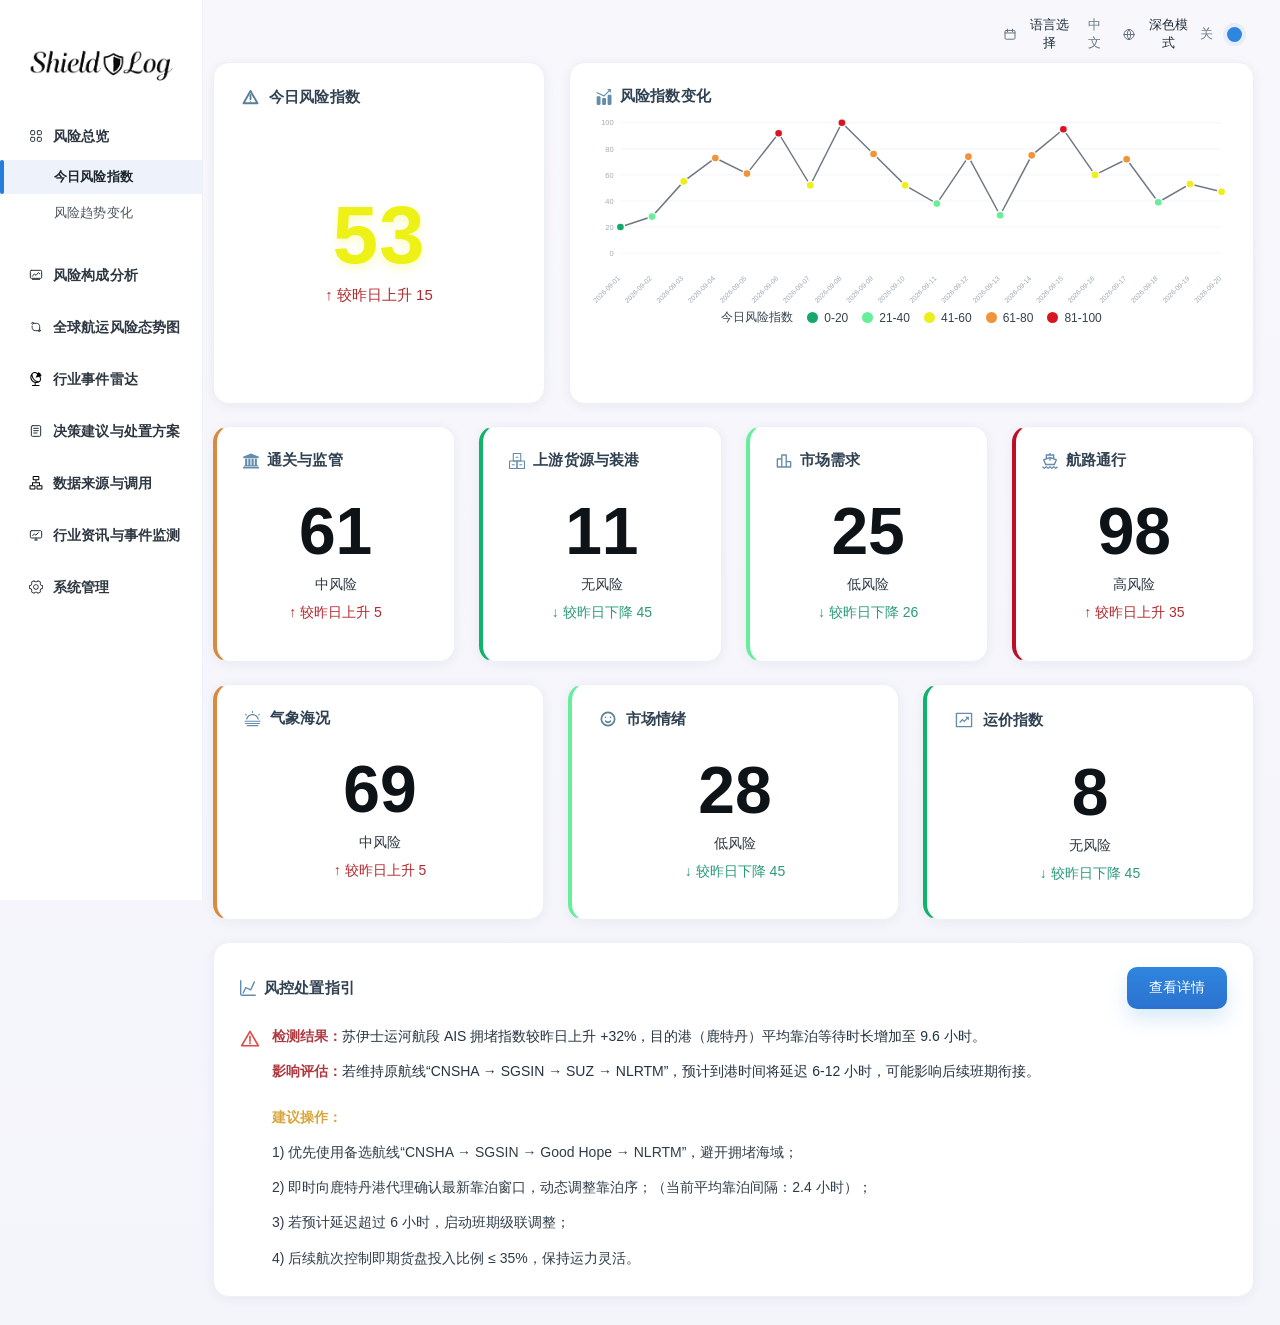
==== index.html @ 8208a33d "Initial project import" ====
<!DOCTYPE html>
<html lang="zh-CN">
  <head>
    <meta charset="UTF-8" />
    <meta name="viewport" content="width=device-width, initial-scale=1.0" />
    <title>Shield Log Dashboard</title>
    <link rel="stylesheet" href="./styles.css" />
    <link id="leaflet-css" rel="stylesheet" href="./assets/vendor/leaflet/leaflet.css" />
  </head>
  <body>
    <div class="app-shell">
      <aside class="sidebar">
        <div class="brand">
          <img src="./assets/placeholder-logo.svg" alt="Logo placeholder" class="brand-logo" />
          <p class="replace-hint">后续替换为正式 logo 即可</p>
        </div>

        <nav class="sidebar-nav" aria-label="主导航">
          <a class="nav-item" href="#overview"><span class="nav-icon icon-grid"></span><span>风险总览</span></a>
          <a class="nav-item is-active" href="#index-panel"><span class="nav-icon icon-alert"></span><span>今日风险指数</span></a>
          <a class="nav-item" href="#trend-panel"><span class="nav-icon icon-chart"></span><span>风险趋势变化</span></a>
          <a class="nav-item" href="#analysis-panel"><span class="nav-icon icon-ship"></span><span>风险构成分析</span></a>
          <a class="nav-item" href="#events-panel"><span class="nav-icon icon-signal"></span><span>行业事件雷达</span></a>
          <a class="nav-item" href="#suggestion-panel"><span class="nav-icon icon-doc"></span><span>决策建议与处置方案</span></a>
          <a class="nav-item" href="#source-panel"><span class="nav-icon icon-data"></span><span>数据来源与调用</span></a>
          <a class="nav-item" href="#monitor-panel"><span class="nav-icon icon-monitor"></span><span>行业资讯与事件监测</span></a>
          <a class="nav-item" href="#system-panel"><span class="nav-icon icon-gear"></span><span>系统管理</span></a>
        </nav>
      </aside>

      <main class="main-content">
        <header class="topbar">
          <div class="topbar-spacer"></div>
          <div class="top-actions">
            <span class="top-action">语言选择</span>
            <span class="top-action">深色模式</span>
            <span class="status-dot" aria-hidden="true"></span>
          </div>
        </header>

        <section class="hero-grid" id="overview">
          <article class="card score-card" id="index-panel">
            <div class="card-title-row"><span class="section-icon icon-outline-alert"></span><h2>今日风险指数</h2></div>
            <div class="score-value">53</div>
            <p class="score-label">按昨日上升 15</p>
          </article>

          <article class="card chart-card" id="trend-panel">
            <div class="card-title-row"><span class="section-icon icon-outline-chart"></span><h2>风险指数变化</h2></div>
            <div class="chart-shell chart-shell-large" data-chart="hero"></div>
          </article>
        </section>

        <section class="metric-grid metric-grid-four" aria-label="风险指标卡片">
          <article class="card metric-card metric-warn">
            <div class="card-title-row"><span class="section-icon icon-outline-building"></span><h2>通关与监管</h2></div>
            <div class="metric-number">61</div>
            <p class="metric-level">中等风险</p>
            <p class="metric-trend is-up">较昨日上升 5</p>
          </article>
          <article class="card metric-card metric-safe">
            <div class="card-title-row"><span class="section-icon icon-outline-stack"></span><h2>上游货源与装港</h2></div>
            <div class="metric-number">11</div>
            <p class="metric-level">无风险</p>
            <p class="metric-trend is-down">较昨日下降 45</p>
          </article>
          <article class="card metric-card metric-low">
            <div class="card-title-row"><span class="section-icon icon-outline-bars"></span><h2>市场需求</h2></div>
            <div class="metric-number">25</div>
            <p class="metric-level">低等风险</p>
            <p class="metric-trend is-down">较昨日下降 26</p>
          </article>
          <article class="card metric-card metric-high">
            <div class="card-title-row"><span class="section-icon icon-outline-route"></span><h2>航路通行</h2></div>
            <div class="metric-number">98</div>
            <p class="metric-level">高等风险</p>
            <p class="metric-trend is-up">较昨日上升 35</p>
          </article>
        </section>

        <section class="metric-grid metric-grid-three" id="analysis-panel">
          <article class="card metric-card metric-warn">
            <div class="card-title-row"><span class="section-icon icon-outline-cloud"></span><h2>气象海况</h2></div>
            <div class="metric-number">69</div>
            <p class="metric-level">中等风险</p>
            <p class="metric-trend is-up">较昨日上升 5</p>
          </article>
          <article class="card metric-card metric-low">
            <div class="card-title-row"><span class="section-icon icon-outline-face"></span><h2>市场情绪</h2></div>
            <div class="metric-number">28</div>
            <p class="metric-level">低等风险</p>
            <p class="metric-trend is-down">较昨日下降 45</p>
          </article>
          <article class="card metric-card metric-safe">
            <div class="card-title-row"><span class="section-icon icon-outline-wheel"></span><h2>运价指数</h2></div>
            <div class="metric-number">8</div>
            <p class="metric-level">无风险</p>
            <p class="metric-trend is-down">较昨日下降 45</p>
          </article>
        </section>

        <section class="card recommendation-card" id="suggestion-panel">
          <div class="card-header-split">
            <div class="card-title-row"><span class="section-icon icon-outline-guide"></span><h2>风控处置指引</h2></div>
            <button class="action-button" type="button">查看详情</button>
          </div>
          <p class="warning-line">检测结果：苏伊士运河航段 AIS 拥堵指数较昨日上升 +32%，目的港（鹿特丹）平均靠泊等待时长增加至 9.6 小时。</p>
          <p class="warning-line">影响评估：若维持原航线 “CNSHA → SGSIN → SUZ → NLRTM”，预计到港时间将延迟 6-12 小时，可能影响后续班期衔接。</p>
          <div class="recommendation-list">
            <p>1) 优先使用备选航线 “CNSHA → SGSIN → Good Hope → NLRTM”，避开拥堵海域；</p>
            <p>2) 即时向鹿特丹港代理确认最新靠泊窗口，动态调整靠泊序；</p>
            <p>3) 若预计延迟超过 6 小时，启动班期级联调整；</p>
            <p>4) 后续航次控制即期货盘投入比例 ≤ 35%，保持运力灵活。</p>
          </div>
        </section>

        <section class="info-grid" id="events-panel">
          <article class="card info-card">
            <div class="card-title-row"><span class="section-icon icon-outline-eye"></span><h2>监测情况</h2></div>
            <p>当前红海一苏伊士上游区域航道仍处于中断。AIS 航迹密度较上周上升 18%，荷塘曲线从结构性离散向阶段性堆积。</p>
            <p>同期海况出现短时扰动，风力 6-7 级、浪高 2.8-4.3m，部分船舶航速下降 0.9-1.7 kn。</p>
            <div class="card-title-row subsection-title"><span class="section-icon icon-outline-alert"></span><h3>风险影响</h3></div>
            <p>航路通行效率受限，预计本航段产生 4-10 小时航次偏移；对后续班期衔接形成延迟压力，气象系统扰动将使航速恢复和靠港序调整成为关键影响因素。</p>
          </article>

          <article class="card info-card">
            <div class="card-title-row"><span class="section-icon icon-outline-judge"></span><h2>拥堵类型判断</h2></div>
            <p>当前拥堵属于短周期堆积、非结构性阻塞。拥堵表观将取决于：</p>
            <ol class="ordered-points">
              <li>风力回落至 &lt;5 级、浪高 &lt;2.5m；预计 8-18 小时</li>
              <li>目的港窗口释放与跨区通行流量分散；预计 18-36 小时</li>
            </ol>
          </article>
        </section>

        <section class="card disposal-card" id="monitor-panel">
          <div class="card-title-row"><span class="section-icon icon-outline-box"></span><h2>处置指引（依据 AIS 拥堵指数执行）</h2></div>
          <div class="disposal-grid">
            <article class="disposal-box disposal-safe">
              <div class="disposal-head"><strong>I级（≤1.20）</strong><span class="dot-safe"></span></div>
              <p>维持原航运执行</p>
              <p>提前确认港口窗口，避免阶段性后移</p>
            </article>
            <article class="disposal-box disposal-warn">
              <div class="disposal-head"><strong>II级（1.20-1.35）</strong><span class="dot-warn"></span></div>
              <p>维持原航运执行</p>
              <p>提前确认港口窗口，避免阶段性后移</p>
            </article>
            <article class="disposal-box disposal-high">
              <div class="disposal-head"><strong>III级（≥1.35 或航道持续堵塞 ≥12h）</strong><span class="dot-high"></span></div>
              <p>维持原航运执行</p>
              <p>提前确认港口窗口，避免阶段性后移</p>
            </article>
          </div>
          <div class="notice-box">
            <div class="card-title-row"><span class="section-icon icon-outline-bell"></span><h2>提示</h2></div>
            <p>当前为中等偏上通行风险区间，建议在未来 6 小时重点跟踪 AIS 密度、风力等级及目的港窗口变化情况。如触发阈值条件，系统将自动推送航线调整指引。</p>
          </div>
        </section>

        <section class="card media-card" id="source-panel">
          <div class="card-title-row"><span class="section-icon icon-outline-map"></span><h2>相关航运信息</h2></div>

          <div class="media-layout">
            <figure class="map-placeholder">
              <img src="./assets/placeholder-map.svg" alt="地图占位图" />
            </figure>

            <div class="photo-grid">
              <img src="./assets/placeholder-image.svg" alt="图片占位图 1" />
              <img src="./assets/placeholder-image.svg" alt="图片占位图 2" />
              <img src="./assets/placeholder-image.svg" alt="图片占位图 3" />
              <img src="./assets/placeholder-image.svg" alt="图片占位图 4" />
              <img src="./assets/placeholder-image.svg" alt="图片占位图 5" />
              <img src="./assets/placeholder-image.svg" alt="图片占位图 6" />
            </div>
          </div>

          <div class="mini-chart-grid">
            <article class="mini-chart-card">
              <h3>中国航运景气指数与信心指数</h3>
              <div class="chart-shell" data-chart="china-shipping"></div>
            </article>
            <article class="mini-chart-card">
              <h3>全球航运景气指数与信心指数</h3>
              <div class="chart-shell" data-chart="global-shipping"></div>
            </article>
            <article class="mini-chart-card">
              <h3>中国船舶运输企业景气指数与信心指数</h3>
              <div class="chart-shell" data-chart="enterprise"></div>
            </article>
            <article class="mini-chart-card">
              <h3>中国港口运输企业景气指数与信心指数</h3>
              <div class="chart-shell" data-chart="port"></div>
            </article>
          </div>
        </section>

        <div id="system-panel" class="hidden-anchor" aria-hidden="true"></div>
      </main>
    </div>
    <script id="leaflet-js" src="./assets/vendor/leaflet/leaflet.js"></script>
    <script src="./script.js"></script>
  </body>
</html>
---- styles.css ----
:root {
  --bg: #f5f6fb;
  --surface: #ffffff;
  --text: #1b2430;
  --muted: #7d8796;
  --line: #e9eef5;
  --shadow-soft: 0 4px 12px rgba(28, 37, 54, 0.05);
  --blue: #2078da;
  --green: #1bb36b;
  --teal: #52dd9a;
  --yellow: #dce422;
  --orange: #ef8e31;
  --red: #d3202f;
}

* {
  box-sizing: border-box;
}

html {
  scroll-behavior: smooth;
}

body {
  margin: 0;
  font-family: "Trebuchet MS", "Segoe UI Variable", "PingFang SC", "Microsoft YaHei", sans-serif;
  color: var(--text);
  background:
    radial-gradient(circle at top left, rgba(255, 255, 255, 0.8), rgba(245, 246, 251, 0) 25%),
    linear-gradient(180deg, #f6f7fb 0%, #eff3f8 100%);
}

img {
  display: block;
  max-width: 100%;
}

.app-shell {
  display: grid;
  grid-template-columns: 252px minmax(0, 1fr);
  min-height: 100vh;
}

.sidebar {
  position: sticky;
  top: 0;
  display: flex;
  flex-direction: column;
  gap: 28px;
  height: 100vh;
  padding: 28px 18px 32px;
  background: rgba(255, 255, 255, 0.84);
  border-right: 1px solid rgba(232, 237, 245, 0.9);
  backdrop-filter: blur(16px);
}

.brand {
  padding: 18px 12px 10px;
}

.brand-logo {
  width: 150px;
}

.replace-hint {
  margin: 12px 0 0;
  font-size: 12px;
  color: var(--muted);
}

.sidebar-nav {
  display: flex;
  flex-direction: column;
  gap: 6px;
}

.nav-item {
  position: relative;
  display: flex;
  align-items: center;
  gap: 12px;
  padding: 12px 14px 12px 12px;
  border-radius: 12px;
  color: var(--text);
  text-decoration: none;
  transition: background-color 0.25s ease, transform 0.25s ease;
}

.nav-item:hover {
  background: rgba(32, 120, 218, 0.08);
  transform: translateX(2px);
}

.nav-item.is-active {
  background: linear-gradient(90deg, rgba(32, 120, 218, 0.14), rgba(32, 120, 218, 0.03));
}

.nav-item.is-active::before {
  content: "";
  position: absolute;
  inset: 8px auto 8px -18px;
  width: 4px;
  border-radius: 999px;
  background: var(--blue);
}

.nav-icon,
.section-icon {
  position: relative;
  width: 18px;
  height: 18px;
  flex: 0 0 18px;
}

.nav-icon::before,
.nav-icon::after,
.section-icon::before,
.section-icon::after {
  content: "";
  position: absolute;
}

.icon-grid::before {
  inset: 2px;
  border: 2px solid #20262d;
  border-radius: 4px;
  box-shadow: 8px 0 0 -6px #20262d, 0 8px 0 -6px #20262d, 8px 8px 0 -6px #20262d;
}

.icon-alert::before,
.icon-outline-alert::before {
  left: 2px;
  right: 2px;
  bottom: 1px;
  height: 14px;
  clip-path: polygon(50% 0, 100% 100%, 0 100%);
  border: 2px solid #386b87;
}

.icon-chart::before,
.icon-outline-chart::before {
  inset: 2px;
  border-left: 2px solid #386b87;
  border-bottom: 2px solid #386b87;
}

.icon-chart::after,
.icon-outline-chart::after {
  inset: 4px 2px 3px 4px;
  border-right: 2px solid #386b87;
  transform: skewY(-24deg);
}

.icon-ship::before {
  left: 1px;
  right: 1px;
  bottom: 4px;
  height: 6px;
  border: 2px solid #20262d;
  border-top: 0;
  border-radius: 0 0 8px 8px;
}

.icon-ship::after {
  left: 6px;
  top: 2px;
  width: 6px;
  height: 8px;
  border: 2px solid #20262d;
}

.icon-signal::before {
  left: 2px;
  bottom: 2px;
  width: 14px;
  height: 14px;
  border: 2px solid #20262d;
  border-radius: 50%;
  clip-path: inset(50% 0 0 0);
}

.icon-signal::after {
  left: 8px;
  top: 3px;
  width: 2px;
  height: 12px;
  background: #20262d;
}

.icon-doc::before {
  inset: 1px 3px 2px;
  border: 2px solid #20262d;
  border-radius: 4px;
}

.icon-doc::after {
  left: 6px;
  top: 7px;
  width: 8px;
  height: 2px;
  background: #20262d;
  box-shadow: 0 4px 0 #20262d;
}

.icon-data::before {
  inset: 2px;
  border: 2px solid #20262d;
  border-radius: 3px;
}

.icon-data::after {
  left: 4px;
  bottom: 4px;
  width: 2px;
  height: 8px;
  background: #20262d;
  box-shadow: 4px -2px 0 #20262d, 8px -5px 0 #20262d;
}

.icon-monitor::before {
  left: 1px;
  right: 1px;
  top: 2px;
  height: 10px;
  border: 2px solid #20262d;
  border-radius: 3px;
}

.icon-monitor::after {
  left: 5px;
  bottom: 1px;
  width: 8px;
  height: 2px;
  background: #20262d;
}

.icon-gear::before {
  inset: 2px;
  border: 2px solid #20262d;
  border-radius: 50%;
}

.icon-gear::after {
  inset: -1px;
  border-radius: 50%;
  border: 2px dashed #20262d;
}

.icon-outline-building::before {
  left: 2px;
  right: 2px;
  bottom: 3px;
  height: 3px;
  background: #547db5;
  box-shadow: 0 -10px 0 0 rgba(84, 125, 181, 0.25);
}

.icon-outline-building::after {
  left: 4px;
  right: 4px;
  top: 2px;
  height: 6px;
  border: 2px solid #547db5;
  border-bottom: 0;
  clip-path: polygon(50% 0, 100% 100%, 0 100%);
}

.icon-outline-stack::before {
  inset: 3px 2px;
  border: 2px solid #4183a1;
  border-radius: 2px;
  box-shadow: 0 4px 0 -2px #4183a1, 0 8px 0 -2px #4183a1;
}

.icon-outline-bars::before {
  left: 2px;
  bottom: 2px;
  width: 3px;
  height: 10px;
  background: #4e8a9f;
  box-shadow: 5px -3px 0 #4e8a9f, 10px -7px 0 #4e8a9f;
}

.icon-outline-route::before {
  left: 3px;
  top: 2px;
  width: 3px;
  height: 3px;
  border-radius: 50%;
  background: #6b8fae;
  box-shadow: 9px 9px 0 #6b8fae;
}

.icon-outline-route::after {
  left: 5px;
  top: 4px;
  width: 8px;
  height: 8px;
  border-left: 2px dashed #6b8fae;
  border-bottom: 2px dashed #6b8fae;
  border-bottom-left-radius: 8px;
}

.icon-outline-cloud::before {
  left: 2px;
  right: 2px;
  bottom: 4px;
  height: 7px;
  border: 2px solid #4d8390;
  border-radius: 10px;
}

.icon-outline-cloud::after {
  left: 4px;
  top: 3px;
  width: 8px;
  height: 8px;
  border: 2px solid #4d8390;
  border-radius: 50%;
  box-shadow: 5px 2px 0 -1px #ffffff;
}

.icon-outline-face::before {
  inset: 2px;
  border: 2px solid #6989a1;
  border-radius: 50%;
}

.icon-outline-face::after {
  left: 4px;
  top: 9px;
  width: 8px;
  height: 4px;
  border-bottom: 2px solid #6989a1;
  border-radius: 0 0 8px 8px;
  box-shadow: -3px -5px 0 -1px #6989a1, 3px -5px 0 -1px #6989a1;
}

.icon-outline-wheel::before {
  inset: 2px;
  border: 2px solid #4e8a9f;
  border-radius: 3px;
}

.icon-outline-wheel::after {
  left: 8px;
  top: 0;
  width: 2px;
  height: 18px;
  background: linear-gradient(180deg, transparent 0, #4e8a9f 10%, #4e8a9f 90%, transparent 100%);
}

.icon-outline-guide::before {
  left: 2px;
  right: 2px;
  bottom: 3px;
  height: 2px;
  background: #386b87;
}

.icon-outline-guide::after {
  left: 3px;
  top: 2px;
  width: 12px;
  height: 10px;
  border-left: 2px solid #386b87;
  border-bottom: 2px solid #386b87;
  transform: skewY(-30deg);
}

.icon-outline-eye::before {
  left: 1px;
  right: 1px;
  top: 4px;
  height: 10px;
  border: 2px solid #386b87;
  border-radius: 50% / 60%;
}

.icon-outline-eye::after {
  left: 6px;
  top: 7px;
  width: 6px;
  height: 6px;
  border-radius: 50%;
  background: #386b87;
}

.icon-outline-judge::before {
  left: 2px;
  right: 2px;
  top: 3px;
  height: 2px;
  background: #386b87;
}

.icon-outline-judge::after {
  left: 4px;
  top: 5px;
  width: 10px;
  height: 10px;
  border-left: 2px solid #386b87;
  border-right: 2px solid #386b87;
  border-bottom: 2px solid #386b87;
}

.icon-outline-box::before {
  inset: 3px;
  border: 2px solid #386b87;
  border-radius: 2px;
}

.icon-outline-box::after {
  left: 3px;
  right: 3px;
  top: 8px;
  height: 2px;
  background: #386b87;
}

.icon-outline-bell::before {
  left: 3px;
  right: 3px;
  top: 3px;
  height: 10px;
  border: 2px solid #386b87;
  border-bottom: 0;
  border-radius: 10px 10px 0 0;
}

.icon-outline-bell::after {
  left: 7px;
  bottom: 1px;
  width: 4px;
  height: 4px;
  border-radius: 50%;
  background: #386b87;
}

.icon-outline-map::before {
  inset: 2px;
  border: 2px solid #386b87;
  border-radius: 3px;
}

.icon-outline-map::after {
  left: 6px;
  top: 2px;
  width: 2px;
  height: 14px;
  background: #386b87;
  box-shadow: 4px 0 0 #386b87;
}

.main-content {
  padding: 18px 20px 36px;
}

.topbar {
  display: flex;
  justify-content: space-between;
  align-items: center;
  min-height: 56px;
  padding: 4px 6px 20px;
}

.top-actions {
  display: flex;
  align-items: center;
  gap: 12px;
  font-size: 13px;
  color: #303c47;
}

.top-action::before {
  content: "◷";
  margin-right: 6px;
  color: #606d79;
}

.top-action + .top-action::before {
  content: "◌";
}

.status-dot {
  width: 16px;
  height: 16px;
  border-radius: 50%;
  background: var(--blue);
  box-shadow: 0 0 0 5px rgba(32, 120, 218, 0.09);
}

.hero-grid,
.metric-grid,
.info-grid,
.disposal-grid,
.mini-chart-grid {
  display: grid;
  gap: 18px;
}

.hero-grid {
  grid-template-columns: minmax(280px, 360px) minmax(0, 1fr);
}

.metric-grid-four {
  grid-template-columns: repeat(4, minmax(0, 1fr));
  margin-top: 18px;
}

.metric-grid-three {
  grid-template-columns: 1.15fr 1fr 1fr;
  margin-top: 18px;
}

.info-grid {
  grid-template-columns: 1fr 0.92fr;
  margin-top: 18px;
}

.mini-chart-grid {
  grid-template-columns: repeat(2, minmax(0, 1fr));
  margin-top: 20px;
}

.card {
  background: rgba(255, 255, 255, 0.96);
  border: 1px solid rgba(233, 238, 245, 0.95);
  border-radius: 18px;
  box-shadow: var(--shadow-soft);
}

.score-card,
.chart-card,
.metric-card,
.info-card,
.recommendation-card,
.disposal-card,
.media-card {
  padding: 22px 22px 20px;
}

.recommendation-card {
  margin-top: 18px;
}

.card-title-row {
  display: flex;
  align-items: center;
  gap: 10px;
}

.card-title-row h2,
.card-title-row h3 {
  margin: 0;
  font-size: 16px;
  font-weight: 600;
  color: #243443;
}

.subsection-title {
  margin-top: 18px;
}

.score-card {
  display: flex;
  flex-direction: column;
  justify-content: center;
  min-height: 264px;
}

.score-value {
  margin-top: 30px;
  font-size: clamp(68px, 7vw, 84px);
  line-height: 1;
  font-weight: 700;
  text-align: center;
  color: #e4ea17;
  text-shadow: 0 2px 10px rgba(220, 228, 34, 0.3);
}

.score-label {
  margin: 12px 0 0;
  text-align: center;
  color: #c44c49;
  font-size: 16px;
}

.chart-card {
  min-height: 264px;
}

.chart-shell {
  margin-top: 12px;
  width: 100%;
}

.chart-shell-large {
  min-height: 196px;
}

.metric-card {
  min-height: 180px;
  border-left: 4px solid transparent;
  display: flex;
  flex-direction: column;
}

.metric-warn {
  border-left-color: #d99144;
}

.metric-safe {
  border-left-color: #16af67;
}

.metric-low {
  border-left-color: #67e7a3;
}

.metric-high {
  border-left-color: #b10e28;
}

.metric-number {
  margin-top: 18px;
  font-size: clamp(56px, 5vw, 64px);
  line-height: 1;
  font-weight: 700;
  text-align: center;
  color: #11151a;
}

.metric-level,
.metric-trend {
  margin: 10px 0 0;
  text-align: center;
}

.metric-level {
  font-size: 16px;
}

.metric-trend {
  font-size: 14px;
}

.is-up {
  color: #a32327;
}

.is-up::before {
  content: "↑ ";
  font-weight: 700;
}

.is-down {
  color: #2d9075;
}

.is-down::before {
  content: "↓ ";
  font-weight: 700;
}

.card-header-split {
  display: flex;
  justify-content: space-between;
  align-items: center;
  gap: 16px;
}

.action-button {
  border: 0;
  border-radius: 999px;
  padding: 10px 18px;
  background: linear-gradient(135deg, #2e79d1, #2f95df);
  color: #ffffff;
  font: inherit;
  cursor: pointer;
  box-shadow: 0 10px 20px rgba(47, 121, 209, 0.18);
}

.warning-line,
.info-card p,
.notice-box p,
.recommendation-list p,
.disposal-box p,
.ordered-points li {
  margin: 12px 0 0;
  line-height: 1.8;
  color: #303c47;
}

.warning-line:first-of-type {
  color: #c24e49;
  font-weight: 500;
}

.ordered-points {
  margin: 10px 0 0 20px;
  padding: 0;
}

.disposal-card,
.media-card {
  margin-top: 18px;
}

.disposal-grid {
  grid-template-columns: repeat(3, minmax(0, 1fr));
  margin-top: 18px;
}

.disposal-box {
  min-height: 122px;
  padding: 18px 18px 16px;
  border-radius: 14px;
}

.disposal-safe {
  background: #eefaf4;
  border: 1px solid #cff0dd;
}

.disposal-warn {
  background: #fffbe6;
  border: 1px solid #f5ebaa;
}

.disposal-high {
  background: #fff2f4;
  border: 1px solid #f6d4da;
}

.disposal-head {
  display: flex;
  justify-content: space-between;
  align-items: center;
  gap: 12px;
  margin-bottom: 8px;
}

.dot-safe,
.dot-warn,
.dot-high {
  width: 10px;
  height: 10px;
  border-radius: 50%;
}

.dot-safe {
  background: var(--green);
}

.dot-warn {
  background: var(--yellow);
}

.dot-high {
  background: #d74a64;
}

.notice-box {
  margin-top: 18px;
  padding: 18px 18px 14px;
  border-radius: 14px;
  background: #eef7ff;
  border: 1px solid #d0e4f7;
}

.media-layout {
  display: grid;
  grid-template-columns: 2.2fr 1fr;
  gap: 18px;
  margin-top: 18px;
}

.map-placeholder,
.photo-grid img {
  margin: 0;
  overflow: hidden;
  border-radius: 6px;
  border: 1px solid #dce3eb;
}

.map-placeholder {
  min-height: 404px;
}

.map-placeholder img {
  width: 100%;
  height: 100%;
  object-fit: cover;
}

.photo-grid {
  display: grid;
  grid-template-columns: repeat(2, minmax(0, 1fr));
  gap: 10px;
}

.photo-grid img {
  width: 100%;
  aspect-ratio: 1.25;
  object-fit: cover;
}

.mini-chart-card h3 {
  margin: 0 0 10px;
  font-size: 16px;
  font-weight: 600;
  color: #243443;
}

.mini-chart-card {
  padding: 16px;
  border: 1px solid #e3edf7;
  border-radius: 14px;
  background: linear-gradient(180deg, #ffffff 0%, #f7fbff 100%);
  box-shadow: var(--shadow-soft);
}

.chart-frame {
  width: 100%;
  height: auto;
  overflow: visible;
}

.chart-label {
  fill: #8994a3;
  font-size: 11px;
}

.chart-label-sm {
  fill: #8d97a6;
  font-size: 10px;
}

.chart-grid-line {
  stroke: #e8edf3;
  stroke-width: 1;
}

.chart-main-line {
  fill: none;
  stroke: #7b8691;
  stroke-width: 2.5;
}

.chart-secondary-line {
  fill: none;
  stroke-width: 2;
  stroke-dasharray: 5 5;
  opacity: 0.65;
}

.chart-point {
  stroke: rgba(255, 255, 255, 0.9);
  stroke-width: 2;
}

.chart-legend {
  display: flex;
  align-items: center;
  justify-content: center;
  flex-wrap: wrap;
  gap: 10px;
  margin-top: 10px;
  color: #3c4650;
  font-size: 12px;
}

.legend-item {
  display: inline-flex;
  align-items: center;
  gap: 6px;
}

.legend-dot {
  width: 10px;
  height: 10px;
  border-radius: 50%;
}

.hidden-anchor {
  height: 1px;
}

.metric-card,
.score-card,
.chart-card,
.info-card,
.recommendation-card,
.disposal-card,
.media-card,
.mini-chart-card {
  animation: rise-in 0.5s ease both;
}

@keyframes rise-in {
  from {
    opacity: 0;
    transform: translateY(12px);
  }
  to {
    opacity: 1;
    transform: translateY(0);
  }
}

@media (max-width: 1320px) {
  .hero-grid,
  .metric-grid-four,
  .metric-grid-three,
  .info-grid,
  .media-layout,
  .mini-chart-grid,
  .disposal-grid {
    grid-template-columns: 1fr;
  }

  .map-placeholder {
    min-height: 320px;
  }
}

@media (max-width: 980px) {
  .app-shell {
    grid-template-columns: 1fr;
  }

  .sidebar {
    position: static;
    height: auto;
    padding-bottom: 12px;
  }

  .sidebar-nav {
    display: grid;
    grid-template-columns: repeat(2, minmax(0, 1fr));
  }

  .nav-item.is-active::before {
    display: none;
  }
}

@media (max-width: 680px) {
  .main-content,
  .sidebar {
    padding-left: 14px;
    padding-right: 14px;
  }

  .topbar,
  .card-header-split {
    flex-direction: column;
    align-items: flex-start;
  }

  .sidebar-nav,
  .photo-grid {
    grid-template-columns: 1fr;
  }
}
---- assets/vendor/leaflet/leaflet.css ----
/* required styles */

.leaflet-pane,
.leaflet-tile,
.leaflet-marker-icon,
.leaflet-marker-shadow,
.leaflet-tile-container,
.leaflet-pane > svg,
.leaflet-pane > canvas,
.leaflet-zoom-box,
.leaflet-image-layer,
.leaflet-layer {
	position: absolute;
	left: 0;
	top: 0;
	}
.leaflet-container {
	overflow: hidden;
	}
.leaflet-tile,
.leaflet-marker-icon,
.leaflet-marker-shadow {
	-webkit-user-select: none;
	   -moz-user-select: none;
	        user-select: none;
	  -webkit-user-drag: none;
	}
/* Prevents IE11 from highlighting tiles in blue */
.leaflet-tile::selection {
	background: transparent;
}
/* Safari renders non-retina tile on retina better with this, but Chrome is worse */
.leaflet-safari .leaflet-tile {
	image-rendering: -webkit-optimize-contrast;
	}
/* hack that prevents hw layers "stretching" when loading new tiles */
.leaflet-safari .leaflet-tile-container {
	width: 1600px;
	height: 1600px;
	-webkit-transform-origin: 0 0;
	}
.leaflet-marker-icon,
.leaflet-marker-shadow {
	display: block;
	}
/* .leaflet-container svg: reset svg max-width decleration shipped in Joomla! (joomla.org) 3.x */
/* .leaflet-container img: map is broken in FF if you have max-width: 100% on tiles */
.leaflet-container .leaflet-overlay-pane svg {
	max-width: none !important;
	max-height: none !important;
	}
.leaflet-container .leaflet-marker-pane img,
.leaflet-container .leaflet-shadow-pane img,
.leaflet-container .leaflet-tile-pane img,
.leaflet-container img.leaflet-image-layer,
.leaflet-container .leaflet-tile {
	max-width: none !important;
	max-height: none !important;
	width: auto;
	padding: 0;
	}

.leaflet-container img.leaflet-tile {
	/* See: https://bugs.chromium.org/p/chromium/issues/detail?id=600120 */
	mix-blend-mode: plus-lighter;
}

.leaflet-container.leaflet-touch-zoom {
	-ms-touch-action: pan-x pan-y;
	touch-action: pan-x pan-y;
	}
.leaflet-container.leaflet-touch-drag {
	-ms-touch-action: pinch-zoom;
	/* Fallback for FF which doesn't support pinch-zoom */
	touch-action: none;
	touch-action: pinch-zoom;
}
.leaflet-container.leaflet-touch-drag.leaflet-touch-zoom {
	-ms-touch-action: none;
	touch-action: none;
}
.leaflet-container {
	-webkit-tap-highlight-color: transparent;
}
.leaflet-container a {
	-webkit-tap-highlight-color: rgba(51, 181, 229, 0.4);
}
.leaflet-tile {
	filter: inherit;
	visibility: hidden;
	}
.leaflet-tile-loaded {
	visibility: inherit;
	}
.leaflet-zoom-box {
	width: 0;
	height: 0;
	-moz-box-sizing: border-box;
	     box-sizing: border-box;
	z-index: 800;
	}
/* workaround for https://bugzilla.mozilla.org/show_bug.cgi?id=888319 */
.leaflet-overlay-pane svg {
	-moz-user-select: none;
	}

.leaflet-pane         { z-index: 400; }

.leaflet-tile-pane    { z-index: 200; }
.leaflet-overlay-pane { z-index: 400; }
.leaflet-shadow-pane  { z-index: 500; }
.leaflet-marker-pane  { z-index: 600; }
.leaflet-tooltip-pane   { z-index: 650; }
.leaflet-popup-pane   { z-index: 700; }

.leaflet-map-pane canvas { z-index: 100; }
.leaflet-map-pane svg    { z-index: 200; }

.leaflet-vml-shape {
	width: 1px;
	height: 1px;
	}
.lvml {
	behavior: url(#default#VML);
	display: inline-block;
	position: absolute;
	}


/* control positioning */

.leaflet-control {
	position: relative;
	z-index: 800;
	pointer-events: visiblePainted; /* IE 9-10 doesn't have auto */
	pointer-events: auto;
	}
.leaflet-top,
.leaflet-bottom {
	position: absolute;
	z-index: 1000;
	pointer-events: none;
	}
.leaflet-top {
	top: 0;
	}
.leaflet-right {
	right: 0;
	}
.leaflet-bottom {
	bottom: 0;
	}
.leaflet-left {
	left: 0;
	}
.leaflet-control {
	float: left;
	clear: both;
	}
.leaflet-right .leaflet-control {
	float: right;
	}
.leaflet-top .leaflet-control {
	margin-top: 10px;
	}
.leaflet-bottom .leaflet-control {
	margin-bottom: 10px;
	}
.leaflet-left .leaflet-control {
	margin-left: 10px;
	}
.leaflet-right .leaflet-control {
	margin-right: 10px;
	}


/* zoom and fade animations */

.leaflet-fade-anim .leaflet-popup {
	opacity: 0;
	-webkit-transition: opacity 0.2s linear;
	   -moz-transition: opacity 0.2s linear;
	        transition: opacity 0.2s linear;
	}
.leaflet-fade-anim .leaflet-map-pane .leaflet-popup {
	opacity: 1;
	}
.leaflet-zoom-animated {
	-webkit-transform-origin: 0 0;
	    -ms-transform-origin: 0 0;
	        transform-origin: 0 0;
	}
svg.leaflet-zoom-animated {
	will-change: transform;
}

.leaflet-zoom-anim .leaflet-zoom-animated {
	-webkit-transition: -webkit-transform 0.25s cubic-bezier(0,0,0.25,1);
	   -moz-transition:    -moz-transform 0.25s cubic-bezier(0,0,0.25,1);
	        transition:         transform 0.25s cubic-bezier(0,0,0.25,1);
	}
.leaflet-zoom-anim .leaflet-tile,
.leaflet-pan-anim .leaflet-tile {
	-webkit-transition: none;
	   -moz-transition: none;
	        transition: none;
	}

.leaflet-zoom-anim .leaflet-zoom-hide {
	visibility: hidden;
	}


/* cursors */

.leaflet-interactive {
	cursor: pointer;
	}
.leaflet-grab {
	cursor: -webkit-grab;
	cursor:    -moz-grab;
	cursor:         grab;
	}
.leaflet-crosshair,
.leaflet-crosshair .leaflet-interactive {
	cursor: crosshair;
	}
.leaflet-popup-pane,
.leaflet-control {
	cursor: auto;
	}
.leaflet-dragging .leaflet-grab,
.leaflet-dragging .leaflet-grab .leaflet-interactive,
.leaflet-dragging .leaflet-marker-draggable {
	cursor: move;
	cursor: -webkit-grabbing;
	cursor:    -moz-grabbing;
	cursor:         grabbing;
	}

/* marker & overlays interactivity */
.leaflet-marker-icon,
.leaflet-marker-shadow,
.leaflet-image-layer,
.leaflet-pane > svg path,
.leaflet-tile-container {
	pointer-events: none;
	}

.leaflet-marker-icon.leaflet-interactive,
.leaflet-image-layer.leaflet-interactive,
.leaflet-pane > svg path.leaflet-interactive,
svg.leaflet-image-layer.leaflet-interactive path {
	pointer-events: visiblePainted; /* IE 9-10 doesn't have auto */
	pointer-events: auto;
	}

/* visual tweaks */

.leaflet-container {
	background: #ddd;
	outline-offset: 1px;
	}
.leaflet-container a {
	color: #0078A8;
	}
.leaflet-zoom-box {
	border: 2px dotted #38f;
	background: rgba(255,255,255,0.5);
	}


/* general typography */
.leaflet-container {
	font-family: "Helvetica Neue", Arial, Helvetica, sans-serif;
	font-size: 12px;
	font-size: 0.75rem;
	line-height: 1.5;
	}


/* general toolbar styles */

.leaflet-bar {
	box-shadow: 0 1px 5px rgba(0,0,0,0.65);
	border-radius: 4px;
	}
.leaflet-bar a {
	background-color: #fff;
	border-bottom: 1px solid #ccc;
	width: 26px;
	height: 26px;
	line-height: 26px;
	display: block;
	text-align: center;
	text-decoration: none;
	color: black;
	}
.leaflet-bar a,
.leaflet-control-layers-toggle {
	background-position: 50% 50%;
	background-repeat: no-repeat;
	display: block;
	}
.leaflet-bar a:hover,
.leaflet-bar a:focus {
	background-color: #f4f4f4;
	}
.leaflet-bar a:first-child {
	border-top-left-radius: 4px;
	border-top-right-radius: 4px;
	}
.leaflet-bar a:last-child {
	border-bottom-left-radius: 4px;
	border-bottom-right-radius: 4px;
	border-bottom: none;
	}
.leaflet-bar a.leaflet-disabled {
	cursor: default;
	background-color: #f4f4f4;
	color: #bbb;
	}

.leaflet-touch .leaflet-bar a {
	width: 30px;
	height: 30px;
	line-height: 30px;
	}
.leaflet-touch .leaflet-bar a:first-child {
	border-top-left-radius: 2px;
	border-top-right-radius: 2px;
	}
.leaflet-touch .leaflet-bar a:last-child {
	border-bottom-left-radius: 2px;
	border-bottom-right-radius: 2px;
	}

/* zoom control */

.leaflet-control-zoom-in,
.leaflet-control-zoom-out {
	font: bold 18px 'Lucida Console', Monaco, monospace;
	text-indent: 1px;
	}

.leaflet-touch .leaflet-control-zoom-in, .leaflet-touch .leaflet-control-zoom-out  {
	font-size: 22px;
	}


/* layers control */

.leaflet-control-layers {
	box-shadow: 0 1px 5px rgba(0,0,0,0.4);
	background: #fff;
	border-radius: 5px;
	}
.leaflet-control-layers-toggle {
	background-image: url(images/layers.png);
	width: 36px;
	height: 36px;
	}
.leaflet-retina .leaflet-control-layers-toggle {
	background-image: url(images/layers-2x.png);
	background-size: 26px 26px;
	}
.leaflet-touch .leaflet-control-layers-toggle {
	width: 44px;
	height: 44px;
	}
.leaflet-control-layers .leaflet-control-layers-list,
.leaflet-control-layers-expanded .leaflet-control-layers-toggle {
	display: none;
	}
.leaflet-control-layers-expanded .leaflet-control-layers-list {
	display: block;
	position: relative;
	}
.leaflet-control-layers-expanded {
	padding: 6px 10px 6px 6px;
	color: #333;
	background: #fff;
	}
.leaflet-control-layers-scrollbar {
	overflow-y: scroll;
	overflow-x: hidden;
	padding-right: 5px;
	}
.leaflet-control-layers-selector {
	margin-top: 2px;
	position: relative;
	top: 1px;
	}
.leaflet-control-layers label {
	display: block;
	font-size: 13px;
	font-size: 1.08333em;
	}
.leaflet-control-layers-separator {
	height: 0;
	border-top: 1px solid #ddd;
	margin: 5px -10px 5px -6px;
	}

/* Default icon URLs */
.leaflet-default-icon-path { /* used only in path-guessing heuristic, see L.Icon.Default */
	background-image: url(images/marker-icon.png);
	}


/* attribution and scale controls */

.leaflet-container .leaflet-control-attribution {
	background: #fff;
	background: rgba(255, 255, 255, 0.8);
	margin: 0;
	}
.leaflet-control-attribution,
.leaflet-control-scale-line {
	padding: 0 5px;
	color: #333;
	line-height: 1.4;
	}
.leaflet-control-attribution a {
	text-decoration: none;
	}
.leaflet-control-attribution a:hover,
.leaflet-control-attribution a:focus {
	text-decoration: underline;
	}
.leaflet-attribution-flag {
	display: inline !important;
	vertical-align: baseline !important;
	width: 1em;
	height: 0.6669em;
	}
.leaflet-left .leaflet-control-scale {
	margin-left: 5px;
	}
.leaflet-bottom .leaflet-control-scale {
	margin-bottom: 5px;
	}
.leaflet-control-scale-line {
	border: 2px solid #777;
	border-top: none;
	line-height: 1.1;
	padding: 2px 5px 1px;
	white-space: nowrap;
	-moz-box-sizing: border-box;
	     box-sizing: border-box;
	background: rgba(255, 255, 255, 0.8);
	text-shadow: 1px 1px #fff;
	}
.leaflet-control-scale-line:not(:first-child) {
	border-top: 2px solid #777;
	border-bottom: none;
	margin-top: -2px;
	}
.leaflet-control-scale-line:not(:first-child):not(:last-child) {
	border-bottom: 2px solid #777;
	}

.leaflet-touch .leaflet-control-attribution,
.leaflet-touch .leaflet-control-layers,
.leaflet-touch .leaflet-bar {
	box-shadow: none;
	}
.leaflet-touch .leaflet-control-layers,
.leaflet-touch .leaflet-bar {
	border: 2px solid rgba(0,0,0,0.2);
	background-clip: padding-box;
	}


/* popup */

.leaflet-popup {
	position: absolute;
	text-align: center;
	margin-bottom: 20px;
	}
.leaflet-popup-content-wrapper {
	padding: 1px;
	text-align: left;
	border-radius: 12px;
	}
.leaflet-popup-content {
	margin: 13px 24px 13px 20px;
	line-height: 1.3;
	font-size: 13px;
	font-size: 1.08333em;
	min-height: 1px;
	}
.leaflet-popup-content p {
	margin: 17px 0;
	margin: 1.3em 0;
	}
.leaflet-popup-tip-container {
	width: 40px;
	height: 20px;
	position: absolute;
	left: 50%;
	margin-top: -1px;
	margin-left: -20px;
	overflow: hidden;
	pointer-events: none;
	}
.leaflet-popup-tip {
	width: 17px;
	height: 17px;
	padding: 1px;

	margin: -10px auto 0;
	pointer-events: auto;

	-webkit-transform: rotate(45deg);
	   -moz-transform: rotate(45deg);
	    -ms-transform: rotate(45deg);
	        transform: rotate(45deg);
	}
.leaflet-popup-content-wrapper,
.leaflet-popup-tip {
	background: white;
	color: #333;
	box-shadow: 0 3px 14px rgba(0,0,0,0.4);
	}
.leaflet-container a.leaflet-popup-close-button {
	position: absolute;
	top: 0;
	right: 0;
	border: none;
	text-align: center;
	width: 24px;
	height: 24px;
	font: 16px/24px Tahoma, Verdana, sans-serif;
	color: #757575;
	text-decoration: none;
	background: transparent;
	}
.leaflet-container a.leaflet-popup-close-button:hover,
.leaflet-container a.leaflet-popup-close-button:focus {
	color: #585858;
	}
.leaflet-popup-scrolled {
	overflow: auto;
	}

.leaflet-oldie .leaflet-popup-content-wrapper {
	-ms-zoom: 1;
	}
.leaflet-oldie .leaflet-popup-tip {
	width: 24px;
	margin: 0 auto;

	-ms-filter: "progid:DXImageTransform.Microsoft.Matrix(M11=0.70710678, M12=0.70710678, M21=-0.70710678, M22=0.70710678)";
	filter: progid:DXImageTransform.Microsoft.Matrix(M11=0.70710678, M12=0.70710678, M21=-0.70710678, M22=0.70710678);
	}

.leaflet-oldie .leaflet-control-zoom,
.leaflet-oldie .leaflet-control-layers,
.leaflet-oldie .leaflet-popup-content-wrapper,
.leaflet-oldie .leaflet-popup-tip {
	border: 1px solid #999;
	}


/* div icon */

.leaflet-div-icon {
	background: #fff;
	border: 1px solid #666;
	}


/* Tooltip */
/* Base styles for the element that has a tooltip */
.leaflet-tooltip {
	position: absolute;
	padding: 6px;
	background-color: #fff;
	border: 1px solid #fff;
	border-radius: 3px;
	color: #222;
	white-space: nowrap;
	-webkit-user-select: none;
	-moz-user-select: none;
	-ms-user-select: none;
	user-select: none;
	pointer-events: none;
	box-shadow: 0 1px 3px rgba(0,0,0,0.4);
	}
.leaflet-tooltip.leaflet-interactive {
	cursor: pointer;
	pointer-events: auto;
	}
.leaflet-tooltip-top:before,
.leaflet-tooltip-bottom:before,
.leaflet-tooltip-left:before,
.leaflet-tooltip-right:before {
	position: absolute;
	pointer-events: none;
	border: 6px solid transparent;
	background: transparent;
	content: "";
	}

/* Directions */

.leaflet-tooltip-bottom {
	margin-top: 6px;
}
.leaflet-tooltip-top {
	margin-top: -6px;
}
.leaflet-tooltip-bottom:before,
.leaflet-tooltip-top:before {
	left: 50%;
	margin-left: -6px;
	}
.leaflet-tooltip-top:before {
	bottom: 0;
	margin-bottom: -12px;
	border-top-color: #fff;
	}
.leaflet-tooltip-bottom:before {
	top: 0;
	margin-top: -12px;
	margin-left: -6px;
	border-bottom-color: #fff;
	}
.leaflet-tooltip-left {
	margin-left: -6px;
}
.leaflet-tooltip-right {
	margin-left: 6px;
}
.leaflet-tooltip-left:before,
.leaflet-tooltip-right:before {
	top: 50%;
	margin-top: -6px;
	}
.leaflet-tooltip-left:before {
	right: 0;
	margin-right: -12px;
	border-left-color: #fff;
	}
.leaflet-tooltip-right:before {
	left: 0;
	margin-left: -12px;
	border-right-color: #fff;
	}

/* Printing */

@media print {
	/* Prevent printers from removing background-images of controls. */
	.leaflet-control {
		-webkit-print-color-adjust: exact;
		print-color-adjust: exact;
		}
	}
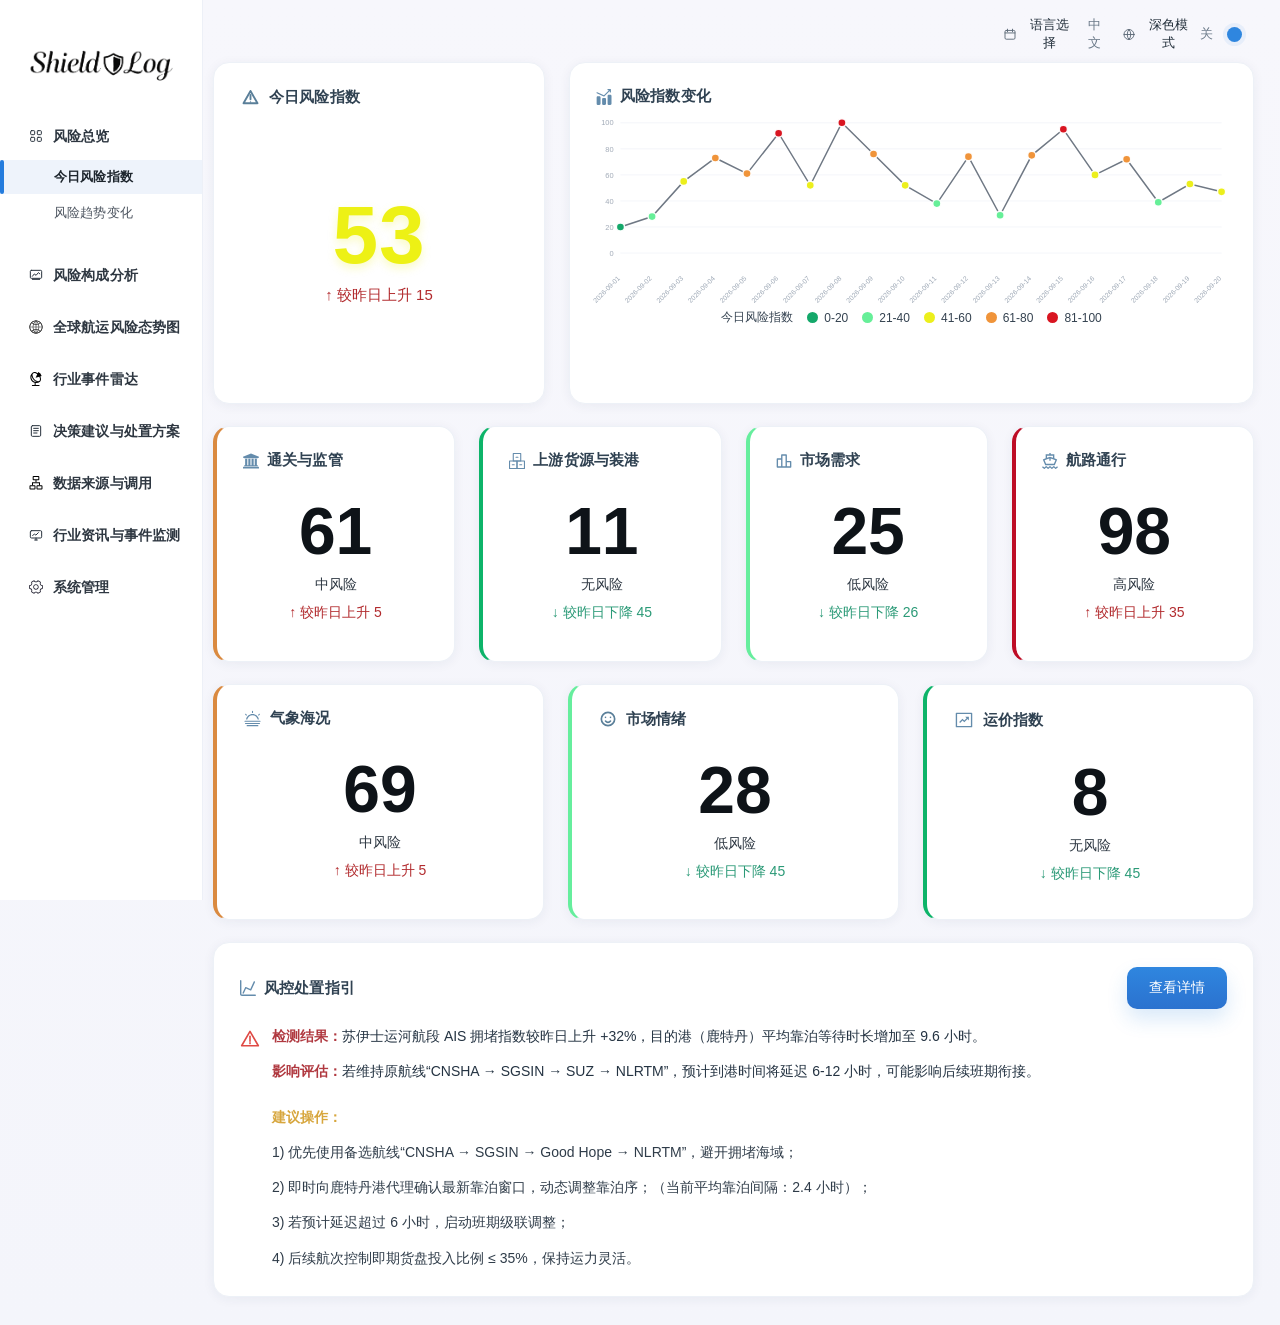
==== commit e31bdc6e: "Add Supabase sync and simplify risk map view" ====
--- a/index.html
+++ b/index.html
@@ -200,6 +200,14 @@
       </main>
     </div>
     <script id="leaflet-js" src="./assets/vendor/leaflet/leaflet.js"></script>
+    <script>
+      window.__SHIELDLOG_SUPABASE__ = {
+        url: "https://dubkqyyydkpxwhkscibw.supabase.co",
+        anonKey: "eyJhbGciOiJIUzI1NiIsInR5cCI6IkpXVCJ9.eyJpc3MiOiJzdXBhYmFzZSIsInJlZiI6ImR1YmtxeXl5ZGtweHdoa3NjaWJ3Iiwicm9sZSI6ImFub24iLCJpYXQiOjE3NzYwNjE2NDEsImV4cCI6MjA5MTYzNzY0MX0.uml_GXmYIhQ1JjPKFj1v-NlfGgMfkM7nL1DcZG_S578",
+        table: "dashboard_state",
+        pageKey: "main-dashboard"
+      };
+    </script>
     <script src="./script.js"></script>
   </body>
 </html>
